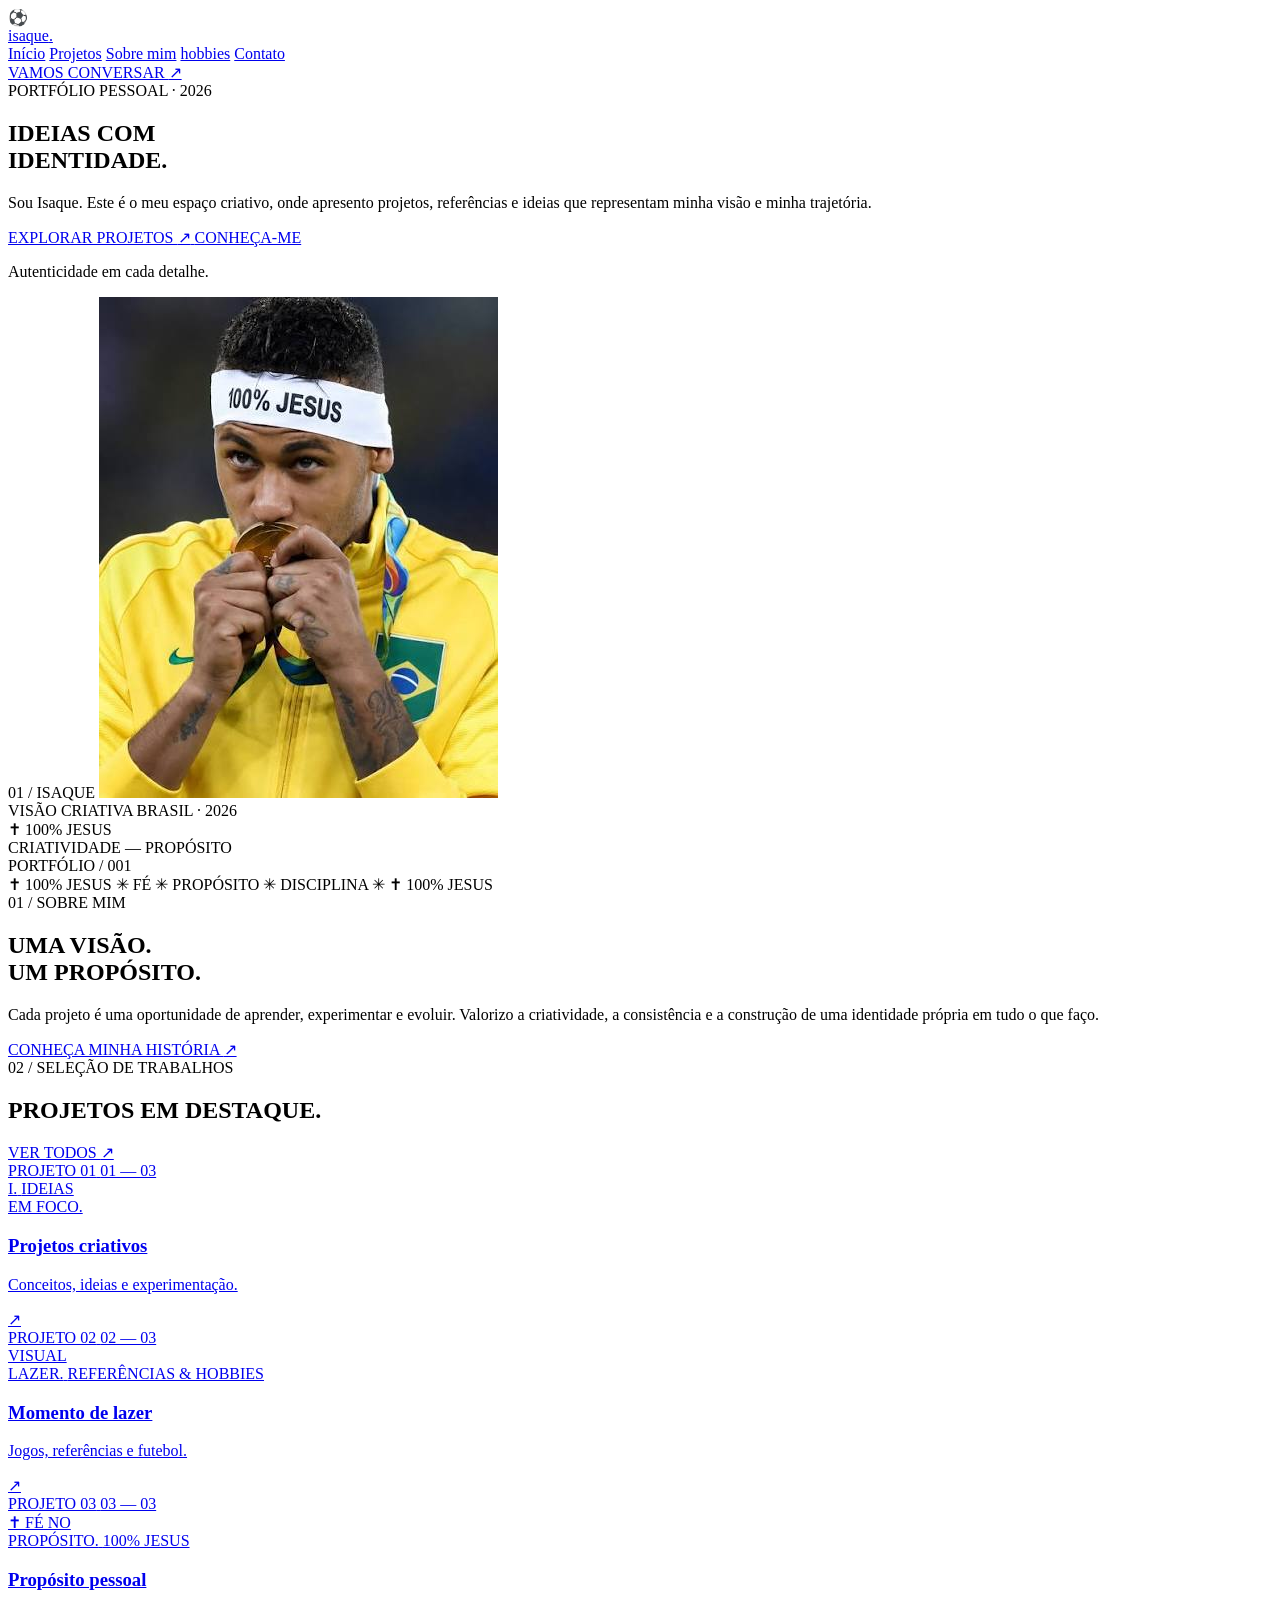
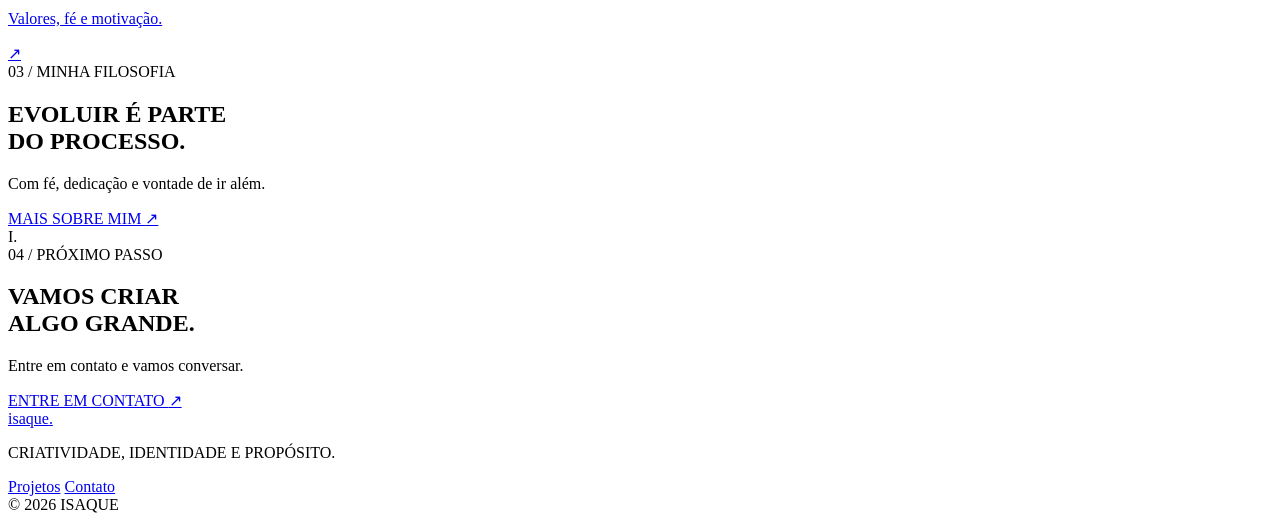
==== index.html @ 9713319b "criaçao da pasta css" ====
<!DOCTYPE html>
<html lang="pt-BR">
<head>
    <meta charset="UTF-8">
    <meta name="viewport" content="width=device-width, initial-scale=1.0">
    <meta name="description" content="Portfólio de Isaque — projetos, criatividade e identidade.">
    <title>Isaque — Portfólio</title>
    <link rel="stylesheet" href="style.css">
<link rel="icon" type="image/png" href="css/imagem.png">

</head>

<div class="transicao-futebol" id="transicaoFutebol" aria-hidden="true">
    <div class="bola-futebol">⚽</div>
</div>

<script src="transicao.js"></script>
</body>



    <header class="topo">
        <a href="index.html" class="logo">isaque<span>.</span></a>

        <nav class="menu">
            <a href="index.html" class="ativo">Início</a>
            <a href="index2.html">Projetos</a>
            <a href="index3.html">Sobre mim</a>
            <a href="index4.html">hobbies</a>
            <a href="index5.html">Contato</a>
        </nav>

        <a href="index5.html" class="topo-contato">
            VAMOS CONVERSAR <span>↗</span>
        </a>
    </header>

   



    <main>

        <section class="hero">
            <div class="hero-conteudo">
                <div class="disponivel">
                    <span class="ponto"></span>
                    PORTFÓLIO PESSOAL · 2026
                </div>

                <h1>
                    IDEIAS COM<br>
                    <span>IDENTIDADE.</span>
                </h1>

                <p class="hero-descricao">
                    Sou Isaque. Este é o meu espaço criativo,
                    onde apresento projetos, referências e ideias
                    que representam minha visão e minha trajetória.
                </p>

                <div class="hero-acoes">
                    <a href="index2.html" class="botao botao-amarelo">
                        EXPLORAR PROJETOS <span>↗</span>
                    </a>

                    <a href="index3.html" class="botao botao-branco">
                        CONHEÇA-ME
                    </a>
                </div>

                <div class="hero-assinatura">
                    <span class="assinatura-linha"></span>
                    <p>Autenticidade em cada detalhe.</p>
                </div>
            </div>

            <div class="hero-imagem">
                <div class="imagem-fundo"></div>

                <!-- Você pode substituir este bloco por uma foto sua -->
               
<div class="foto-placeholder">
    <span class="foto-numero">01 / ISAQUE</span>

    <img src="neymar.jpg" alt="Neymar"
         class="foto-neymar">

    <div class="foto-legenda">
        <span>VISÃO CRIATIVA</span>
        <span>BRASIL · 2026</span>
    </div>
</div>


                <div class="selo-jesus">
                    <span class="selo-cruz">✝</span>
                    <span>100% JESUS</span>
                </div>

                <div class="imagem-indice">CRIATIVIDADE — PROPÓSITO</div>
            </div>

            <span class="hero-lateral">PORTFÓLIO / 001</span>
        </section>

        <section class="faixa-jesus">
            <div class="faixa-conteudo">
                <span>✝ 100% JESUS</span>
                <span class="separador">✳</span>
                <span>FÉ</span>
                <span class="separador">✳</span>
                <span>PROPÓSITO</span>
                <span class="separador">✳</span>
                <span>DISCIPLINA</span>
                <span class="separador">✳</span>
                <span>✝ 100% JESUS</span>
            </div>
        </section>

        <section class="sobre-resumo secao">
            <div class="secao-titulo">
                <span class="secao-numero">01 / SOBRE MIM</span>
                <h2>UMA VISÃO.<br>UM <span>PROPÓSITO.</span></h2>
            </div>

            <div class="sobre-texto">
                <p>
                    Cada projeto é uma oportunidade de aprender,
                    experimentar e evoluir. Valorizo a criatividade,
                    a consistência e a construção de uma identidade
                    própria em tudo o que faço.
                </p>

                <a href="index3.html" class="link-texto">
                    CONHEÇA MINHA HISTÓRIA <span>↗</span>
                </a>
            </div>
        </section>

        <section class="projetos secao">
            <div class="projetos-topo">
                <div>
                    <span class="secao-numero">02 / SELEÇÃO DE TRABALHOS</span>
                    <h2>PROJETOS EM <span>DESTAQUE.</span></h2>
                </div>

                <a href="index2.html" class="link-texto">
                    VER TODOS <span>↗</span>
                </a>
            </div>

            <div class="projetos-grid">

                <a href="index2.html" class="projeto projeto-um">
                    <div class="projeto-meta">
                        <span>PROJETO 01</span>
                        <span>01 — 03</span>
                    </div>

                    <div class="projeto-arte arte-amarela">
                        <span class="arte-circulo"></span>
                        <span class="arte-letra">I.</span>
                        <span class="arte-texto">IDEIAS<br>EM FOCO.</span>
                    </div>

                    <div class="projeto-info">
                        <div>
                            <h3>Projetos criativos</h3>
                            <p>Conceitos, ideias e experimentação.</p>
                        </div>
                        <span class="projeto-seta">↗</span>
                    </div>
                </a>

                <a href="index4.html" class="projeto projeto-dois">
                    <div class="projeto-meta">
                        <span>PROJETO 02</span>
                        <span>02 — 03</span>
                    </div>

                    <div class="projeto-arte arte-clara">
                        <span class="arte-linha"></span>
                        <span class="arte-palavra">VISUAL<br>LAZER.</span>
                        <span class="arte-legenda">REFERÊNCIAS & HOBBIES</span>
                    </div>

                    <div class="projeto-info">
                        <div>
                            <h3>Momento de lazer</h3>
                            <p>Jogos, referências e futebol.</p>
                        </div>
                        <span class="projeto-seta">↗</span>
                    </div>
                </a>

                <a href="index5.html" class="projeto projeto-tres">
                    <div class="projeto-meta">
                        <span>PROJETO 03</span>
                        <span>03 — 03</span>
                    </div>

                    <div class="projeto-arte arte-preta">
                        <span class="arte-cruz">✝</span>
                        <span class="arte-texto">FÉ NO<br>PROPÓSITO.</span>
                        <span class="arte-legenda">100% JESUS</span>
                    </div>

                    <div class="projeto-info">
                        <div>
                            <h3>Propósito pessoal</h3>
                            <p>Valores, fé e motivação.</p>
                        </div>
                        <span class="projeto-seta">↗</span>
                    </div>
                </a>

            </div>
        </section>

        <section class="manifesto">
            <div class="manifesto-conteudo">
                <span class="secao-numero">03 / MINHA FILOSOFIA</span>
                <h2>
                    EVOLUIR É PARTE<br>
                    DO <span>PROCESSO.</span>
                </h2>
                <p>
                    Com fé, dedicação e vontade de ir além.
                </p>
                <a href="index3.html" class="botao botao-preto">
                    MAIS SOBRE MIM <span>↗</span>
                </a>
            </div>

            <div class="manifesto-marca">I<span>.</span></div>
        </section>

        <section class="contato-final">
            <span class="secao-numero">04 / PRÓXIMO PASSO</span>
            <h2>VAMOS CRIAR<br>ALGO <span>GRANDE.</span></h2>
            <p>Entre em contato e vamos conversar.</p>

            <a href="index5.html" class="botao botao-amarelo">
                ENTRE EM CONTATO <span>↗</span>
            </a>
        </section>

    </main>

    <footer class="rodape">
        <a href="index.html" class="logo">isaque<span>.</span></a>

        <p>CRIATIVIDADE, IDENTIDADE E PROPÓSITO.</p>

        <div class="rodape-links">
            <a href="index2.html">Projetos</a>
            <a href="index5.html">Contato</a>
        </div>

        <span class="copyright">© 2026 ISAQUE</span>
    </footer>

</body>
</html>
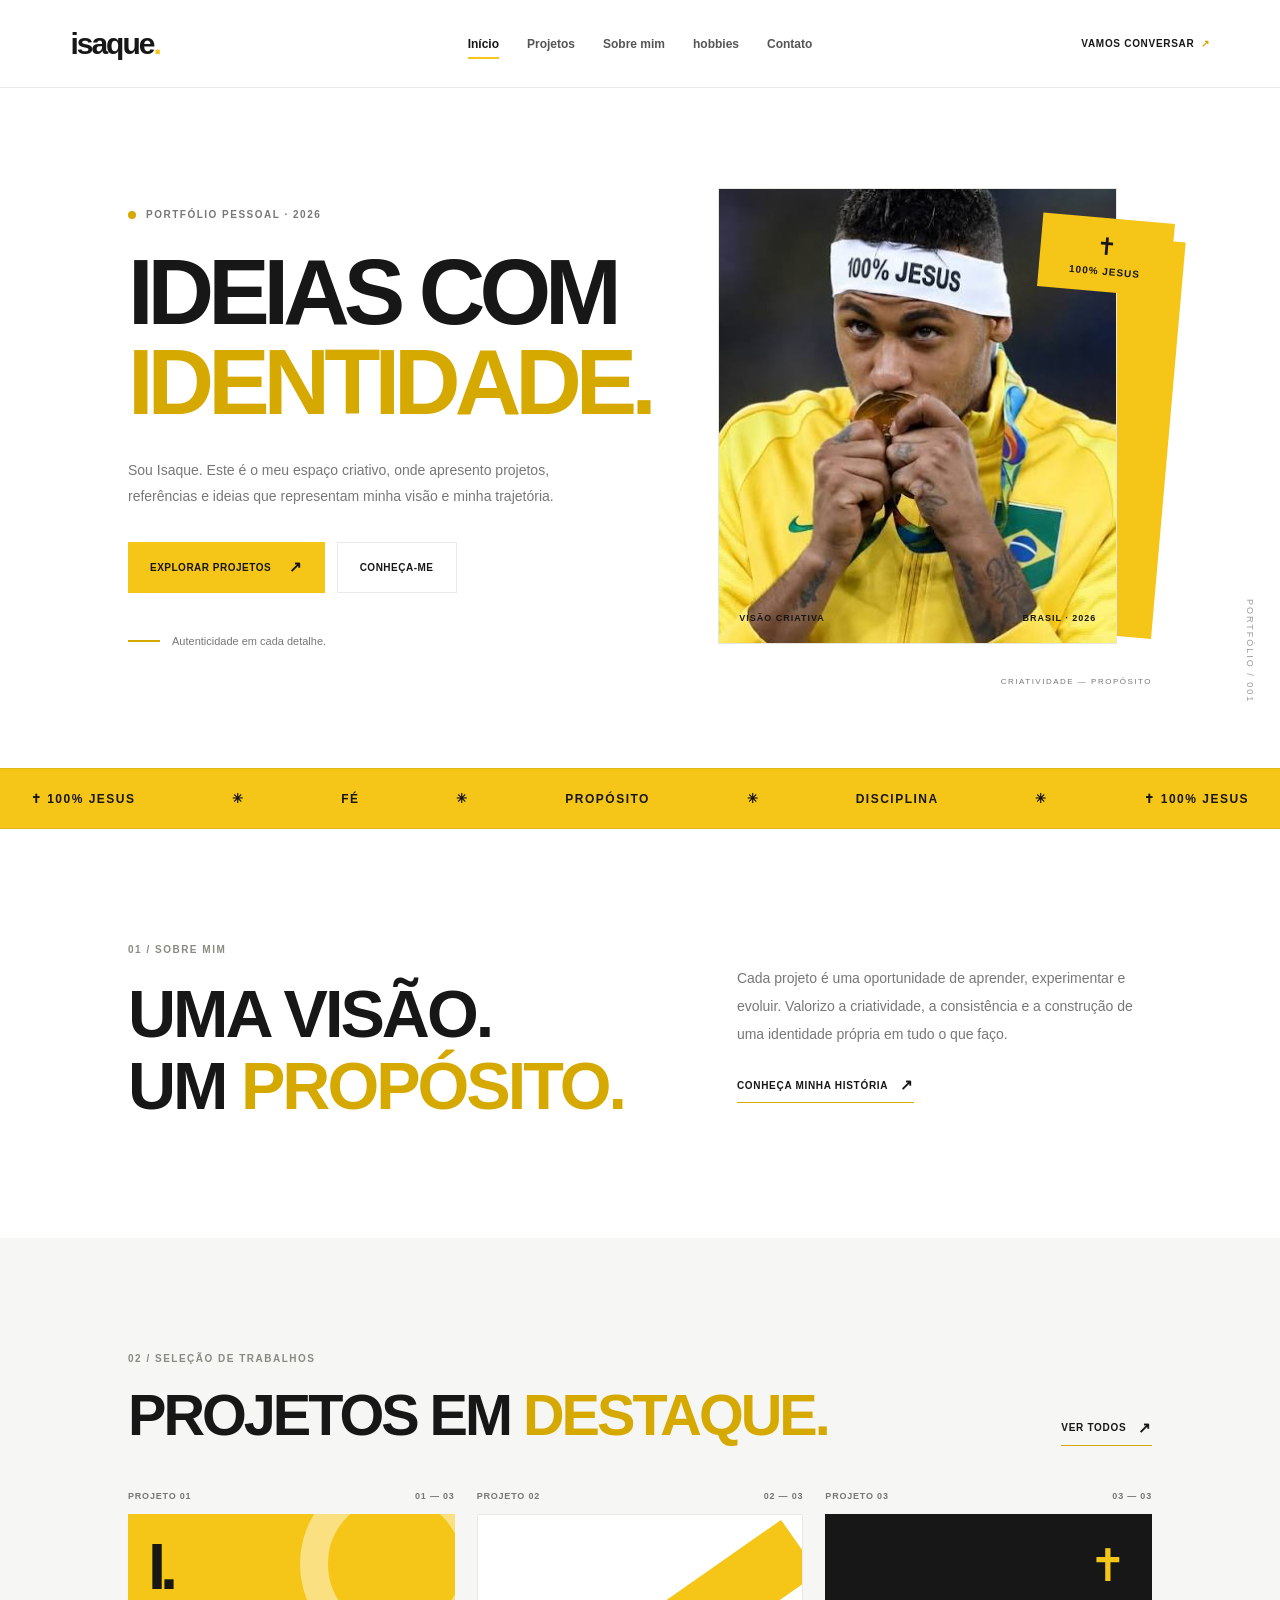
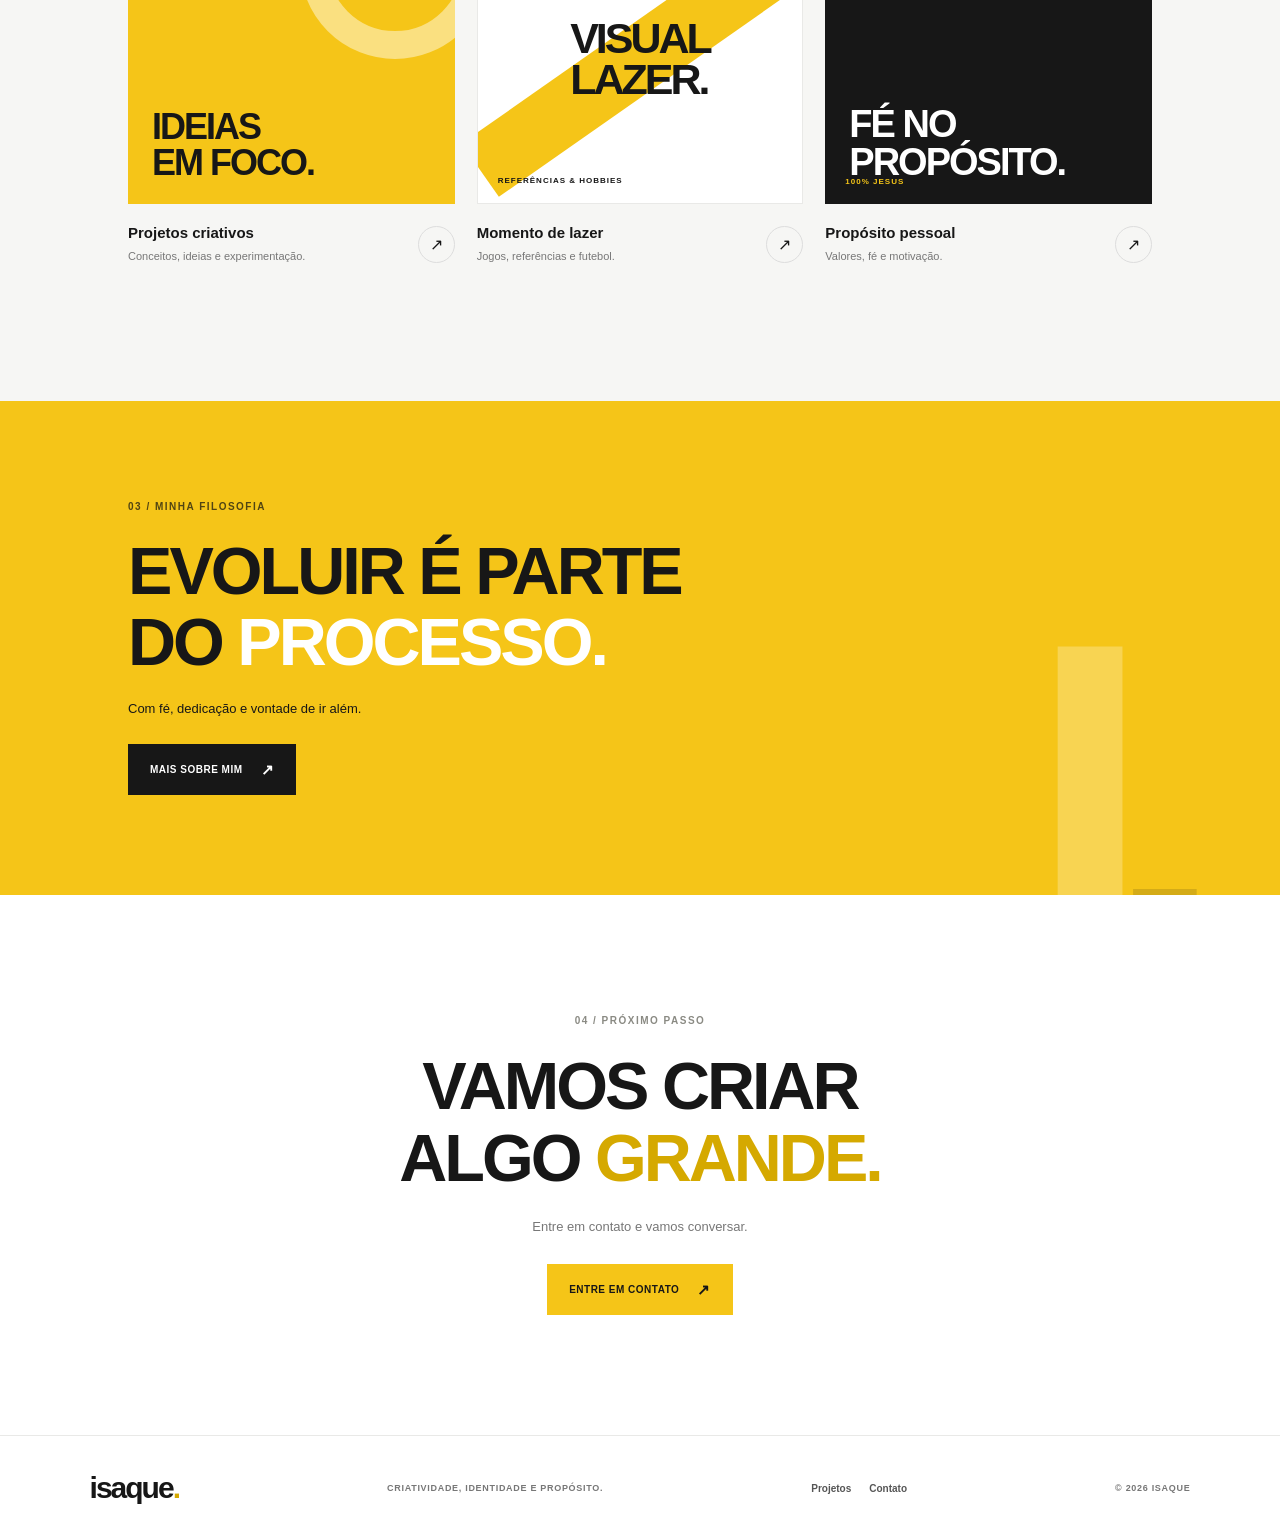
==== commit 5d3affca: "reverçao da pasta css" ====
--- a/index.html
+++ b/index.html
@@ -7,7 +7,7 @@
     <meta name="description" content="Portfólio de Isaque — projetos, criatividade e identidade.">
     <title>Isaque — Portfólio</title>
     <link rel="stylesheet" href="style.css">
-<link rel="icon" type="image/png" href="css/imagem.png">
+<link rel="icon" type="image/png" href="style.css">
 
 </head>
 
@@ -25,13 +25,13 @@
 
         <nav class="menu">
             <a href="index.html" class="ativo">Início</a>
-            <a href="index2.html">Projetos</a>
-            <a href="index3.html">Sobre mim</a>
-            <a href="index4.html">hobbies</a>
-            <a href="index5.html">Contato</a>
+            <a href="projetos.html">Projetos</a>
+            <a href="sobremim.html">Sobre mim</a>
+            <a href="hobbies.html">hobbies</a>
+            <a href="contato.html">Contato</a>
         </nav>
 
-        <a href="index5.html" class="topo-contato">
+        <a href="contato.html" class="topo-contato">
             VAMOS CONVERSAR <span>↗</span>
         </a>
     </header>
@@ -61,11 +61,11 @@
                 </p>
 
                 <div class="hero-acoes">
-                    <a href="index2.html" class="botao botao-amarelo">
+                    <a href="projetos.html" class="botao botao-amarelo">
                         EXPLORAR PROJETOS <span>↗</span>
                     </a>
 
-                    <a href="index3.html" class="botao botao-branco">
+                    <a href="sobremim.html" class="botao botao-branco">
                         CONHEÇA-ME
                     </a>
                 </div>
@@ -133,7 +133,7 @@
                     própria em tudo o que faço.
                 </p>
 
-                <a href="index3.html" class="link-texto">
+                <a href="sobremim.html" class="link-texto">
                     CONHEÇA MINHA HISTÓRIA <span>↗</span>
                 </a>
             </div>
@@ -146,14 +146,14 @@
                     <h2>PROJETOS EM <span>DESTAQUE.</span></h2>
                 </div>
 
-                <a href="index2.html" class="link-texto">
+                <a href="projetos.html" class="link-texto">
                     VER TODOS <span>↗</span>
                 </a>
             </div>
 
             <div class="projetos-grid">
 
-                <a href="index2.html" class="projeto projeto-um">
+                <a href="projetos.html" class="projeto projeto-um">
                     <div class="projeto-meta">
                         <span>PROJETO 01</span>
                         <span>01 — 03</span>
@@ -174,7 +174,7 @@
                     </div>
                 </a>
 
-                <a href="index4.html" class="projeto projeto-dois">
+                <a href="hobbies.html" class="projeto projeto-dois">
                     <div class="projeto-meta">
                         <span>PROJETO 02</span>
                         <span>02 — 03</span>
@@ -195,7 +195,7 @@
                     </div>
                 </a>
 
-                <a href="index5.html" class="projeto projeto-tres">
+                <a href="contato.html" class="projeto projeto-tres">
                     <div class="projeto-meta">
                         <span>PROJETO 03</span>
                         <span>03 — 03</span>
@@ -229,7 +229,7 @@
                 <p>
                     Com fé, dedicação e vontade de ir além.
                 </p>
-                <a href="index3.html" class="botao botao-preto">
+                <a href="sobremim.html" class="botao botao-preto">
                     MAIS SOBRE MIM <span>↗</span>
                 </a>
             </div>
@@ -242,7 +242,7 @@
             <h2>VAMOS CRIAR<br>ALGO <span>GRANDE.</span></h2>
             <p>Entre em contato e vamos conversar.</p>
 
-            <a href="index5.html" class="botao botao-amarelo">
+            <a href="contato.html" class="botao botao-amarelo">
                 ENTRE EM CONTATO <span>↗</span>
             </a>
         </section>
@@ -255,8 +255,8 @@
         <p>CRIATIVIDADE, IDENTIDADE E PROPÓSITO.</p>
 
         <div class="rodape-links">
-            <a href="index2.html">Projetos</a>
-            <a href="index5.html">Contato</a>
+            <a href="projetos.html">Projetos</a>
+            <a href="contato.html">Contato</a>
         </div>
 
         <span class="copyright">© 2026 ISAQUE</span>
--- a/style.css
+++ b/style.css
@@ -0,0 +1,1094 @@
+
+@import url('https://fonts.googleapis.com/css2?family=DM+Sans:wght@400;500;600;700;800&family=Manrope:wght@400;500;600;700;800&display=swap');
+
+:root {
+    --white: #ffffff;
+    --black: #171717;
+    --yellow: #f5c518;
+    --yellow-dark: #d5a900;
+    --gray: #777777;
+    --light: #f6f6f4;
+    --border: #e9e9e7;
+    --font: 'Manrope', sans-serif;
+}
+
+* {
+    margin: 0;
+    padding: 0;
+    box-sizing: border-box;
+}
+
+html {
+    scroll-behavior: smooth;
+}
+
+body {
+    background: var(--white);
+    color: var(--black);
+    font-family: var(--font);
+    -webkit-font-smoothing: antialiased;
+    overflow-x: hidden;
+}
+
+a {
+    color: inherit;
+    text-decoration: none;
+}
+
+button,
+a {
+    -webkit-tap-highlight-color: transparent;
+}
+
+::selection {
+    background: var(--yellow);
+    color: var(--black);
+}
+
+
+
+.topo {
+    min-height: 88px;
+    padding: 0 7%;
+    display: flex;
+    justify-content: space-between;
+    align-items: center;
+    gap: 30px;
+    background: #fff;
+    border-bottom: 1px solid var(--border);
+}
+
+.logo {
+    font-size: 30px;
+    font-weight: 800;
+    letter-spacing: -2px;
+}
+
+.logo span {
+    color: var(--yellow-dark);
+}
+
+.menu {
+    display: flex;
+    align-items: center;
+    justify-content: center;
+    gap: 30px;
+}
+
+.menu a {
+    position: relative;
+    padding: 8px 0;
+    color: #666;
+    font-size: 12px;
+    font-weight: 700;
+    transition: color .25s;
+}
+
+.menu a::after {
+    content: '';
+    position: absolute;
+    left: 0;
+    bottom: 0;
+    width: 0;
+    height: 2px;
+    background: var(--yellow);
+    transition: width .25s;
+}
+
+.menu a:hover,
+.menu a.ativo {
+    color: var(--black);
+}
+
+.menu a:hover::after,
+.menu a.ativo::after {
+    width: 100%;
+}
+
+.topo-contato {
+    font-size: 10px;
+    font-weight: 800;
+    letter-spacing: .7px;
+}
+
+.topo-contato span {
+    margin-left: 5px;
+    color: var(--yellow-dark);
+}
+
+
+
+.hero {
+    min-height: 680px;
+    padding: 80px 10%;
+    display: grid;
+    grid-template-columns: 1.1fr .9fr;
+    align-items: center;
+    gap: 60px;
+    position: relative;
+    overflow: hidden;
+}
+
+.hero-conteudo {
+    position: relative;
+    z-index: 2;
+}
+
+.disponivel {
+    display: flex;
+    align-items: center;
+    gap: 10px;
+    margin-bottom: 28px;
+    font-size: 10px;
+    font-weight: 800;
+    letter-spacing: 1.5px;
+    color: var(--gray);
+}
+
+.ponto {
+    width: 8px;
+    height: 8px;
+    border-radius: 50%;
+    background: var(--yellow-dark);
+}
+
+.hero h1 {
+    font-size: clamp(65px, 7.2vw, 104px);
+    font-weight: 800;
+    line-height: .98;
+    letter-spacing: -6px;
+}
+
+.hero h1 span {
+    color: var(--yellow-dark);
+}
+
+.hero-descricao {
+    max-width: 450px;
+    margin-top: 28px;
+    color: var(--gray);
+    font-size: 14px;
+    line-height: 1.9;
+}
+
+.hero-acoes {
+    display: flex;
+    flex-wrap: wrap;
+    gap: 12px;
+    margin-top: 32px;
+}
+
+.botao {
+    min-height: 51px;
+    padding: 0 22px;
+    display: inline-flex;
+    justify-content: center;
+    align-items: center;
+    gap: 18px;
+    font-size: 10px;
+    font-weight: 800;
+    letter-spacing: .5px;
+    transition: background .25s, color .25s, transform .25s;
+}
+
+.botao span {
+    font-size: 15px;
+}
+
+.botao-amarelo {
+    background: var(--yellow);
+    color: var(--black);
+}
+
+.botao-amarelo:hover {
+    background: var(--black);
+    color: var(--white);
+    transform: translateY(-3px);
+}
+
+.botao-branco {
+    background: #fff;
+    border: 1px solid var(--border);
+}
+
+.botao-branco:hover {
+    border-color: var(--black);
+}
+
+.botao-preto {
+    background: var(--black);
+    color: #fff;
+}
+
+.botao-preto:hover {
+    background: #333;
+    transform: translateY(-3px);
+}
+
+.hero-assinatura {
+    margin-top: 42px;
+    display: flex;
+    align-items: center;
+    gap: 12px;
+}
+
+.assinatura-linha {
+    width: 32px;
+    height: 2px;
+    background: var(--yellow-dark);
+}
+
+.hero-assinatura p {
+    color: var(--gray);
+    font-size: 11px;
+}
+
+.hero-lateral {
+    position: absolute;
+    right: 25px;
+    bottom: 65px;
+    writing-mode: vertical-rl;
+    color: #999;
+    font-size: 9px;
+    letter-spacing: 2px;
+}
+
+
+
+.hero-imagem {
+    position: relative;
+    width: 100%;
+    max-width: 440px;
+    min-height: 480px;
+    margin: auto;
+}
+
+.imagem-fundo {
+    position: absolute;
+    top: 8%;
+    right: -4%;
+    width: 83%;
+    height: 83%;
+    background: var(--yellow);
+    transform: rotate(5deg);
+}
+
+.foto-placeholder {
+    position: absolute;
+    inset: 0 8% 5% 0;
+    overflow: hidden;
+    display: flex;
+    align-items: center;
+    justify-content: center;
+    background:
+        linear-gradient(145deg, #f5f5f2, #e5e5e1);
+    border: 1px solid #e5e5e1;
+}
+
+.foto-numero {
+    position: absolute;
+    top: 20px;
+    left: 20px;
+    font-size: 9px;
+    font-weight: 800;
+    letter-spacing: 1.5px;
+}
+
+.foto-inicial {
+    font-size: clamp(160px, 19vw, 250px);
+    line-height: 1;
+    font-weight: 800;
+    letter-spacing: -18px;
+    color: #d8d8d2;
+}
+
+.foto-inicial span {
+    color: var(--yellow-dark);
+}
+
+.foto-legenda {
+    position: absolute;
+    left: 20px;
+    right: 20px;
+    bottom: 20px;
+    display: flex;
+    justify-content: space-between;
+    gap: 10px;
+    font-size: 9px;
+    font-weight: 800;
+    letter-spacing: 1px;
+}
+
+.selo-jesus {
+    position: absolute;
+    z-index: 3;
+    right: -20px;
+    top: 30px;
+    min-width: 132px;
+    padding: 15px;
+    background: var(--yellow);
+    display: flex;
+    flex-direction: column;
+    gap: 5px;
+    align-items: center;
+    transform: rotate(5deg);
+}
+
+.selo-cruz {
+    font-size: 24px;
+}
+
+.selo-jesus span:last-child {
+    font-size: 10px;
+    font-weight: 800;
+    letter-spacing: 1px;
+}
+
+.imagem-indice {
+    position: absolute;
+    right: 0;
+    bottom: -18px;
+    color: var(--gray);
+    font-size: 8px;
+    letter-spacing: 1.5px;
+}
+
+
+
+.faixa-jesus {
+    width: 100%;
+    padding: 22px 0;
+    background: var(--yellow);
+    overflow: hidden;
+    border-top: 1px solid rgba(0, 0, 0, .08);
+    border-bottom: 1px solid rgba(0, 0, 0, .08);
+}
+
+.faixa-conteudo {
+    display: flex;
+    justify-content: space-around;
+    align-items: center;
+    gap: 35px;
+    white-space: nowrap;
+    font-size: 12px;
+    font-weight: 800;
+    letter-spacing: 1.5px;
+}
+
+.separador {
+    font-size: 13px;
+}
+
+
+
+.secao {
+    padding: 115px 10%;
+}
+
+.secao-numero {
+    display: block;
+    margin-bottom: 24px;
+    color: #8a8a83;
+    font-size: 10px;
+    font-weight: 800;
+    letter-spacing: 1.5px;
+}
+
+.secao-titulo h2,
+.projetos-topo h2,
+.manifesto h2,
+.contato-final h2 {
+    font-size: clamp(42px, 5.2vw, 70px);
+    font-weight: 800;
+    line-height: 1.08;
+    letter-spacing: -3px;
+}
+
+.secao-titulo h2 span,
+.projetos-topo h2 span,
+.manifesto h2 span,
+.contato-final h2 span {
+    color: var(--yellow-dark);
+}
+
+
+
+.sobre-resumo {
+    display: grid;
+    grid-template-columns: 1fr .8fr;
+    gap: 90px;
+    align-items: center;
+}
+
+.sobre-texto p {
+    margin-bottom: 27px;
+    color: var(--gray);
+    font-size: 14px;
+    line-height: 2;
+}
+
+.link-texto {
+    display: inline-flex;
+    align-items: center;
+    gap: 12px;
+    padding-bottom: 8px;
+    border-bottom: 1px solid var(--yellow-dark);
+    font-size: 10px;
+    font-weight: 800;
+    letter-spacing: .7px;
+    transition: color .2s;
+}
+
+.link-texto span {
+    font-size: 15px;
+}
+
+.link-texto:hover {
+    color: var(--yellow-dark);
+}
+
+
+
+.projetos {
+    background: var(--light);
+}
+
+.projetos-topo {
+    display: flex;
+    align-items: end;
+    justify-content: space-between;
+    gap: 30px;
+    margin-bottom: 45px;
+}
+
+.projetos-topo .secao-numero {
+    margin-bottom: 20px;
+}
+
+.projetos-topo h2 {
+    font-size: clamp(35px, 4.5vw, 58px);
+}
+
+.projetos-grid {
+    display: grid;
+    grid-template-columns: repeat(3, minmax(0, 1fr));
+    gap: 22px;
+}
+
+.projeto {
+    display: block;
+    min-width: 0;
+}
+
+.projeto-meta {
+    display: flex;
+    justify-content: space-between;
+    margin-bottom: 13px;
+    color: #777;
+    font-size: 9px;
+    font-weight: 800;
+    letter-spacing: .8px;
+}
+
+.projeto-arte {
+    min-height: 290px;
+    position: relative;
+    overflow: hidden;
+    display: flex;
+    align-items: center;
+    justify-content: center;
+    transition: transform .3s;
+}
+
+.projeto:hover .projeto-arte {
+    transform: translateY(-5px);
+}
+
+.arte-amarela {
+    background: var(--yellow);
+    color: var(--black);
+}
+
+.arte-circulo {
+    position: absolute;
+    top: -45px;
+    right: -35px;
+    width: 190px;
+    height: 190px;
+    border: 28px solid rgba(255, 255, 255, .45);
+    border-radius: 50%;
+}
+
+.arte-letra {
+    position: absolute;
+    top: 15px;
+    left: 20px;
+    font-size: 65px;
+    font-weight: 800;
+    letter-spacing: -6px;
+}
+
+.arte-texto {
+    position: absolute;
+    left: 24px;
+    bottom: 23px;
+    font-size: 36px;
+    font-weight: 800;
+    line-height: 1;
+    letter-spacing: -2px;
+}
+
+.arte-clara {
+    background: #fff;
+    border: 1px solid var(--border);
+    color: var(--black);
+}
+
+.arte-linha {
+    position: absolute;
+    width: 120%;
+    height: 65px;
+    background: var(--yellow);
+    transform: rotate(-35deg);
+}
+
+.arte-palavra {
+    position: relative;
+    z-index: 1;
+    font-size: 43px;
+    font-weight: 800;
+    line-height: .95;
+    letter-spacing: -3px;
+}
+
+.arte-legenda {
+    position: absolute;
+    left: 20px;
+    bottom: 18px;
+    font-size: 8px;
+    font-weight: 800;
+    letter-spacing: 1px;
+}
+
+.arte-preta {
+    background: var(--black);
+    color: var(--white);
+}
+
+.arte-cruz {
+    position: absolute;
+    top: 25px;
+    right: 25px;
+    color: var(--yellow);
+    font-size: 45px;
+}
+
+.arte-preta .arte-texto {
+    font-size: 38px;
+}
+
+.arte-preta .arte-legenda {
+    color: var(--yellow);
+}
+
+.projeto-info {
+    display: flex;
+    justify-content: space-between;
+    align-items: center;
+    gap: 12px;
+    padding: 20px 0;
+}
+
+.projeto-info h3 {
+    font-size: 15px;
+    font-weight: 800;
+}
+
+.projeto-info p {
+    margin-top: 7px;
+    color: var(--gray);
+    font-size: 11px;
+    line-height: 1.6;
+}
+
+.projeto-seta {
+    width: 37px;
+    height: 37px;
+    display: flex;
+    flex-shrink: 0;
+    align-items: center;
+    justify-content: center;
+    border: 1px solid #ddd;
+    border-radius: 50%;
+    transition: .25s;
+}
+
+.projeto:hover .projeto-seta {
+    background: var(--yellow);
+    border-color: var(--yellow);
+}
+
+
+
+.manifesto {
+    position: relative;
+    min-height: 430px;
+    padding: 100px 10%;
+    overflow: hidden;
+    display: flex;
+    align-items: center;
+    background: var(--yellow);
+}
+
+.manifesto .secao-numero {
+    color: #514513;
+}
+
+.manifesto h2 span {
+    color: #fff;
+}
+
+.manifesto-conteudo {
+    position: relative;
+    z-index: 2;
+}
+
+.manifesto p {
+    margin: 22px 0 28px;
+    font-size: 13px;
+}
+
+.manifesto-marca {
+    position: absolute;
+    right: 8%;
+    bottom: -130px;
+    font-size: 450px;
+    line-height: 1;
+    font-weight: 800;
+    letter-spacing: -50px;
+    color: rgba(255, 255, 255, .25);
+}
+
+.manifesto-marca span {
+    color: rgba(23, 23, 23, .15);
+}
+
+
+
+.contato-final {
+    padding: 120px 20px;
+    text-align: center;
+}
+
+.contato-final .secao-numero {
+    margin-bottom: 25px;
+}
+
+.contato-final p {
+    margin: 24px 0 30px;
+    color: var(--gray);
+    font-size: 13px;
+}
+
+
+
+.rodape {
+    min-height: 105px;
+    padding: 28px 7%;
+    display: flex;
+    align-items: center;
+    justify-content: space-between;
+    flex-wrap: wrap;
+    gap: 22px;
+    border-top: 1px solid var(--border);
+}
+
+.rodape > p,
+.copyright {
+    color: var(--gray);
+    font-size: 9px;
+    font-weight: 700;
+    letter-spacing: .7px;
+}
+
+.rodape-links {
+    display: flex;
+    gap: 18px;
+}
+
+.rodape-links a {
+    color: #555;
+    font-size: 10px;
+    font-weight: 700;
+}
+
+.rodape-links a:hover {
+    color: var(--yellow-dark);
+}
+
+
+
+@media (max-width: 1050px) {
+    .topo {
+        padding: 20px 5%;
+        flex-wrap: wrap;
+    }
+
+    .menu {
+        gap: 18px;
+    }
+
+    .topo-contato {
+        display: none;
+    }
+
+    .hero {
+        padding: 70px 7%;
+        gap: 35px;
+    }
+
+    .secao {
+        padding: 90px 7%;
+    }
+
+    .projetos-grid {
+        gap: 15px;
+    }
+
+    .projeto-arte {
+        min-height: 250px;
+    }
+}
+
+@media (max-width: 760px) {
+    .topo {
+        justify-content: center;
+        gap: 18px;
+    }
+
+    .logo {
+        width: 100%;
+        text-align: center;
+    }
+
+    .menu {
+        width: 100%;
+        gap: 12px 18px;
+        flex-wrap: wrap;
+    }
+
+    .menu a {
+        font-size: 11px;
+    }
+
+    .hero {
+        grid-template-columns: 1fr;
+        padding: 75px 7% 90px;
+        gap: 60px;
+    }
+
+    .hero h1 {
+        font-size: clamp(56px, 12vw, 85px);
+        letter-spacing: -3px;
+    }
+
+    .hero-descricao {
+        font-size: 13px;
+    }
+
+    .hero-imagem {
+        max-width: 390px;
+        min-height: 410px;
+    }
+
+    .foto-inicial {
+        font-size: 200px;
+    }
+
+    .hero-lateral {
+        display: none;
+    }
+
+    .faixa-conteudo {
+        justify-content: flex-start;
+        gap: 25px;
+        padding-left: 20px;
+        font-size: 11px;
+    }
+
+    .sobre-resumo {
+        grid-template-columns: 1fr;
+        gap: 30px;
+    }
+
+    .projetos-topo {
+        align-items: flex-start;
+        flex-direction: column;
+    }
+
+    .projetos-grid {
+        grid-template-columns: 1fr;
+        gap: 25px;
+    }
+
+    .projeto-arte {
+        min-height: 330px;
+    }
+
+    .manifesto {
+        padding: 85px 7%;
+    }
+
+    .manifesto-marca {
+        right: 5%;
+        font-size: 280px;
+    }
+
+    .contato-final {
+        padding: 90px 7%;
+    }
+
+    .secao-titulo h2,
+    .manifesto h2,
+    .contato-final h2 {
+        font-size: clamp(40px, 10vw, 62px);
+        letter-spacing: -2px;
+    }
+
+    .rodape {
+        flex-direction: column;
+        text-align: center;
+    }
+}
+
+@media (prefers-reduced-motion: reduce) {
+    html {
+        scroll-behavior: auto;
+    }
+
+    *,
+    *::before,
+    *::after {
+        transition: none !important;
+    }
+}
+
+
+
+.transicao-futebol {
+    position: fixed;
+    inset: 0;
+    z-index: 99999;
+    background: #f5c518;
+    pointer-events: none;
+    clip-path: inset(0 100% 0 0);
+    transition: clip-path 0.45s ease-in-out;
+}
+
+.transicao-futebol.ativa {
+    clip-path: inset(0 0 0 0);
+}
+
+.bola-futebol {
+    position: absolute;
+    top: 50%;
+    left: -100px;
+    font-size: clamp(65px, 12vw, 120px);
+    line-height: 1;
+    transform: translateY(-50%);
+}
+
+.transicao-futebol.ativa .bola-futebol {
+    animation: chuteBola 0.8s cubic-bezier(.2, .7, .3, 1) forwards;
+}
+
+@keyframes chuteBola {
+    0% {
+        left: -120px;
+        transform: translateY(-50%) rotate(0deg) scale(.7);
+    }
+
+    35% {
+        transform: translateY(-100%) rotate(360deg) scale(1.1);
+    }
+
+    65% {
+        transform: translateY(-25%) rotate(720deg) scale(1);
+    }
+
+    100% {
+        left: calc(100% + 20px);
+        transform: translateY(-50%) rotate(1080deg) scale(.8);
+    }
+}
+
+@media (prefers-reduced-motion: reduce) {
+    .transicao-futebol,
+    .transicao-futebol.ativa .bola-futebol {
+        animation: none;
+        transition: none;
+    }
+}
+
+.foto-neymar {
+    position: absolute;
+    inset: 0;
+    width: 100%;
+    height: 100%;
+    object-fit: cover;
+    object-position: center;
+}
+
+
+.topo {
+    position: relative;
+    z-index: 1000;
+
+    width: 100%;
+    height: 84px;
+    padding: 0 5.5%;
+
+    display: grid;
+    grid-template-columns: 1fr auto 1fr;
+    align-items: center;
+
+    background: #fff;
+    border-bottom: 1px solid #e9e9e7;
+}
+
+
+
+.topo .logo {
+    justify-self: start;
+
+    color: #171717;
+    font-size: 30px;
+    font-weight: 800;
+    letter-spacing: -2px;
+    text-decoration: none;
+}
+
+.topo .logo span {
+    color: #f5c518;
+}
+
+
+
+.topo .menu {
+    display: flex;
+    justify-content: center;
+    align-items: center;
+    gap: 28px;
+}
+
+.topo .menu a {
+    position: relative;
+
+    padding: 8px 0;
+
+    color: #555;
+    font-size: 12px;
+    font-weight: 800;
+    text-decoration: none;
+
+    white-space: nowrap;
+    transition: color .25s ease;
+}
+
+
+
+.topo .menu a::after {
+    content: "";
+
+    position: absolute;
+    left: 0;
+    bottom: 0;
+
+    width: 0;
+    height: 2px;
+
+    background: #f5c518;
+    transition: width .25s ease;
+}
+
+.topo .menu a:hover,
+.topo .menu a.ativo {
+    color: #171717;
+}
+
+.topo .menu a:hover::after,
+.topo .menu a.ativo::after {
+    width: 100%;
+}
+
+
+
+.topo .topo-contato {
+    justify-self: end;
+
+    color: #171717;
+    font-size: 10px;
+    font-weight: 800;
+    letter-spacing: .7px;
+    text-decoration: none;
+    white-space: nowrap;
+}
+
+.topo .topo-contato span {
+    display: inline-block;
+    margin-left: 3px;
+
+    color: #d5a900;
+    transition: transform .25s ease;
+}
+
+.topo .topo-contato:hover span {
+    transform: translate(3px, -3px);
+}
+
+
+
+@media (max-width: 900px) {
+    .topo {
+        padding: 0 3%;
+    }
+
+    .topo .menu {
+        gap: 17px;
+    }
+
+    .topo .menu a {
+        font-size: 11px;
+    }
+
+    .topo .topo-contato {
+        font-size: 9px;
+    }
+}
+
+@media (max-width: 700px) {
+    .topo {
+        height: auto;
+        min-height: 84px;
+        padding: 16px 5%;
+
+        grid-template-columns: 1fr;
+        justify-items: center;
+        gap: 14px;
+    }
+
+    .topo .logo {
+        justify-self: center;
+    }
+
+    .topo .menu {
+        width: 100%;
+
+        flex-wrap: wrap;
+        gap: 12px 18px;
+    }
+
+    .topo .topo-contato {
+        display: none;
+    }
+}
--- a/style.css
+++ b/style.css
@@ -0,0 +1,1094 @@
+
+@import url('https://fonts.googleapis.com/css2?family=DM+Sans:wght@400;500;600;700;800&family=Manrope:wght@400;500;600;700;800&display=swap');
+
+:root {
+    --white: #ffffff;
+    --black: #171717;
+    --yellow: #f5c518;
+    --yellow-dark: #d5a900;
+    --gray: #777777;
+    --light: #f6f6f4;
+    --border: #e9e9e7;
+    --font: 'Manrope', sans-serif;
+}
+
+* {
+    margin: 0;
+    padding: 0;
+    box-sizing: border-box;
+}
+
+html {
+    scroll-behavior: smooth;
+}
+
+body {
+    background: var(--white);
+    color: var(--black);
+    font-family: var(--font);
+    -webkit-font-smoothing: antialiased;
+    overflow-x: hidden;
+}
+
+a {
+    color: inherit;
+    text-decoration: none;
+}
+
+button,
+a {
+    -webkit-tap-highlight-color: transparent;
+}
+
+::selection {
+    background: var(--yellow);
+    color: var(--black);
+}
+
+
+
+.topo {
+    min-height: 88px;
+    padding: 0 7%;
+    display: flex;
+    justify-content: space-between;
+    align-items: center;
+    gap: 30px;
+    background: #fff;
+    border-bottom: 1px solid var(--border);
+}
+
+.logo {
+    font-size: 30px;
+    font-weight: 800;
+    letter-spacing: -2px;
+}
+
+.logo span {
+    color: var(--yellow-dark);
+}
+
+.menu {
+    display: flex;
+    align-items: center;
+    justify-content: center;
+    gap: 30px;
+}
+
+.menu a {
+    position: relative;
+    padding: 8px 0;
+    color: #666;
+    font-size: 12px;
+    font-weight: 700;
+    transition: color .25s;
+}
+
+.menu a::after {
+    content: '';
+    position: absolute;
+    left: 0;
+    bottom: 0;
+    width: 0;
+    height: 2px;
+    background: var(--yellow);
+    transition: width .25s;
+}
+
+.menu a:hover,
+.menu a.ativo {
+    color: var(--black);
+}
+
+.menu a:hover::after,
+.menu a.ativo::after {
+    width: 100%;
+}
+
+.topo-contato {
+    font-size: 10px;
+    font-weight: 800;
+    letter-spacing: .7px;
+}
+
+.topo-contato span {
+    margin-left: 5px;
+    color: var(--yellow-dark);
+}
+
+
+
+.hero {
+    min-height: 680px;
+    padding: 80px 10%;
+    display: grid;
+    grid-template-columns: 1.1fr .9fr;
+    align-items: center;
+    gap: 60px;
+    position: relative;
+    overflow: hidden;
+}
+
+.hero-conteudo {
+    position: relative;
+    z-index: 2;
+}
+
+.disponivel {
+    display: flex;
+    align-items: center;
+    gap: 10px;
+    margin-bottom: 28px;
+    font-size: 10px;
+    font-weight: 800;
+    letter-spacing: 1.5px;
+    color: var(--gray);
+}
+
+.ponto {
+    width: 8px;
+    height: 8px;
+    border-radius: 50%;
+    background: var(--yellow-dark);
+}
+
+.hero h1 {
+    font-size: clamp(65px, 7.2vw, 104px);
+    font-weight: 800;
+    line-height: .98;
+    letter-spacing: -6px;
+}
+
+.hero h1 span {
+    color: var(--yellow-dark);
+}
+
+.hero-descricao {
+    max-width: 450px;
+    margin-top: 28px;
+    color: var(--gray);
+    font-size: 14px;
+    line-height: 1.9;
+}
+
+.hero-acoes {
+    display: flex;
+    flex-wrap: wrap;
+    gap: 12px;
+    margin-top: 32px;
+}
+
+.botao {
+    min-height: 51px;
+    padding: 0 22px;
+    display: inline-flex;
+    justify-content: center;
+    align-items: center;
+    gap: 18px;
+    font-size: 10px;
+    font-weight: 800;
+    letter-spacing: .5px;
+    transition: background .25s, color .25s, transform .25s;
+}
+
+.botao span {
+    font-size: 15px;
+}
+
+.botao-amarelo {
+    background: var(--yellow);
+    color: var(--black);
+}
+
+.botao-amarelo:hover {
+    background: var(--black);
+    color: var(--white);
+    transform: translateY(-3px);
+}
+
+.botao-branco {
+    background: #fff;
+    border: 1px solid var(--border);
+}
+
+.botao-branco:hover {
+    border-color: var(--black);
+}
+
+.botao-preto {
+    background: var(--black);
+    color: #fff;
+}
+
+.botao-preto:hover {
+    background: #333;
+    transform: translateY(-3px);
+}
+
+.hero-assinatura {
+    margin-top: 42px;
+    display: flex;
+    align-items: center;
+    gap: 12px;
+}
+
+.assinatura-linha {
+    width: 32px;
+    height: 2px;
+    background: var(--yellow-dark);
+}
+
+.hero-assinatura p {
+    color: var(--gray);
+    font-size: 11px;
+}
+
+.hero-lateral {
+    position: absolute;
+    right: 25px;
+    bottom: 65px;
+    writing-mode: vertical-rl;
+    color: #999;
+    font-size: 9px;
+    letter-spacing: 2px;
+}
+
+
+
+.hero-imagem {
+    position: relative;
+    width: 100%;
+    max-width: 440px;
+    min-height: 480px;
+    margin: auto;
+}
+
+.imagem-fundo {
+    position: absolute;
+    top: 8%;
+    right: -4%;
+    width: 83%;
+    height: 83%;
+    background: var(--yellow);
+    transform: rotate(5deg);
+}
+
+.foto-placeholder {
+    position: absolute;
+    inset: 0 8% 5% 0;
+    overflow: hidden;
+    display: flex;
+    align-items: center;
+    justify-content: center;
+    background:
+        linear-gradient(145deg, #f5f5f2, #e5e5e1);
+    border: 1px solid #e5e5e1;
+}
+
+.foto-numero {
+    position: absolute;
+    top: 20px;
+    left: 20px;
+    font-size: 9px;
+    font-weight: 800;
+    letter-spacing: 1.5px;
+}
+
+.foto-inicial {
+    font-size: clamp(160px, 19vw, 250px);
+    line-height: 1;
+    font-weight: 800;
+    letter-spacing: -18px;
+    color: #d8d8d2;
+}
+
+.foto-inicial span {
+    color: var(--yellow-dark);
+}
+
+.foto-legenda {
+    position: absolute;
+    left: 20px;
+    right: 20px;
+    bottom: 20px;
+    display: flex;
+    justify-content: space-between;
+    gap: 10px;
+    font-size: 9px;
+    font-weight: 800;
+    letter-spacing: 1px;
+}
+
+.selo-jesus {
+    position: absolute;
+    z-index: 3;
+    right: -20px;
+    top: 30px;
+    min-width: 132px;
+    padding: 15px;
+    background: var(--yellow);
+    display: flex;
+    flex-direction: column;
+    gap: 5px;
+    align-items: center;
+    transform: rotate(5deg);
+}
+
+.selo-cruz {
+    font-size: 24px;
+}
+
+.selo-jesus span:last-child {
+    font-size: 10px;
+    font-weight: 800;
+    letter-spacing: 1px;
+}
+
+.imagem-indice {
+    position: absolute;
+    right: 0;
+    bottom: -18px;
+    color: var(--gray);
+    font-size: 8px;
+    letter-spacing: 1.5px;
+}
+
+
+
+.faixa-jesus {
+    width: 100%;
+    padding: 22px 0;
+    background: var(--yellow);
+    overflow: hidden;
+    border-top: 1px solid rgba(0, 0, 0, .08);
+    border-bottom: 1px solid rgba(0, 0, 0, .08);
+}
+
+.faixa-conteudo {
+    display: flex;
+    justify-content: space-around;
+    align-items: center;
+    gap: 35px;
+    white-space: nowrap;
+    font-size: 12px;
+    font-weight: 800;
+    letter-spacing: 1.5px;
+}
+
+.separador {
+    font-size: 13px;
+}
+
+
+
+.secao {
+    padding: 115px 10%;
+}
+
+.secao-numero {
+    display: block;
+    margin-bottom: 24px;
+    color: #8a8a83;
+    font-size: 10px;
+    font-weight: 800;
+    letter-spacing: 1.5px;
+}
+
+.secao-titulo h2,
+.projetos-topo h2,
+.manifesto h2,
+.contato-final h2 {
+    font-size: clamp(42px, 5.2vw, 70px);
+    font-weight: 800;
+    line-height: 1.08;
+    letter-spacing: -3px;
+}
+
+.secao-titulo h2 span,
+.projetos-topo h2 span,
+.manifesto h2 span,
+.contato-final h2 span {
+    color: var(--yellow-dark);
+}
+
+
+
+.sobre-resumo {
+    display: grid;
+    grid-template-columns: 1fr .8fr;
+    gap: 90px;
+    align-items: center;
+}
+
+.sobre-texto p {
+    margin-bottom: 27px;
+    color: var(--gray);
+    font-size: 14px;
+    line-height: 2;
+}
+
+.link-texto {
+    display: inline-flex;
+    align-items: center;
+    gap: 12px;
+    padding-bottom: 8px;
+    border-bottom: 1px solid var(--yellow-dark);
+    font-size: 10px;
+    font-weight: 800;
+    letter-spacing: .7px;
+    transition: color .2s;
+}
+
+.link-texto span {
+    font-size: 15px;
+}
+
+.link-texto:hover {
+    color: var(--yellow-dark);
+}
+
+
+
+.projetos {
+    background: var(--light);
+}
+
+.projetos-topo {
+    display: flex;
+    align-items: end;
+    justify-content: space-between;
+    gap: 30px;
+    margin-bottom: 45px;
+}
+
+.projetos-topo .secao-numero {
+    margin-bottom: 20px;
+}
+
+.projetos-topo h2 {
+    font-size: clamp(35px, 4.5vw, 58px);
+}
+
+.projetos-grid {
+    display: grid;
+    grid-template-columns: repeat(3, minmax(0, 1fr));
+    gap: 22px;
+}
+
+.projeto {
+    display: block;
+    min-width: 0;
+}
+
+.projeto-meta {
+    display: flex;
+    justify-content: space-between;
+    margin-bottom: 13px;
+    color: #777;
+    font-size: 9px;
+    font-weight: 800;
+    letter-spacing: .8px;
+}
+
+.projeto-arte {
+    min-height: 290px;
+    position: relative;
+    overflow: hidden;
+    display: flex;
+    align-items: center;
+    justify-content: center;
+    transition: transform .3s;
+}
+
+.projeto:hover .projeto-arte {
+    transform: translateY(-5px);
+}
+
+.arte-amarela {
+    background: var(--yellow);
+    color: var(--black);
+}
+
+.arte-circulo {
+    position: absolute;
+    top: -45px;
+    right: -35px;
+    width: 190px;
+    height: 190px;
+    border: 28px solid rgba(255, 255, 255, .45);
+    border-radius: 50%;
+}
+
+.arte-letra {
+    position: absolute;
+    top: 15px;
+    left: 20px;
+    font-size: 65px;
+    font-weight: 800;
+    letter-spacing: -6px;
+}
+
+.arte-texto {
+    position: absolute;
+    left: 24px;
+    bottom: 23px;
+    font-size: 36px;
+    font-weight: 800;
+    line-height: 1;
+    letter-spacing: -2px;
+}
+
+.arte-clara {
+    background: #fff;
+    border: 1px solid var(--border);
+    color: var(--black);
+}
+
+.arte-linha {
+    position: absolute;
+    width: 120%;
+    height: 65px;
+    background: var(--yellow);
+    transform: rotate(-35deg);
+}
+
+.arte-palavra {
+    position: relative;
+    z-index: 1;
+    font-size: 43px;
+    font-weight: 800;
+    line-height: .95;
+    letter-spacing: -3px;
+}
+
+.arte-legenda {
+    position: absolute;
+    left: 20px;
+    bottom: 18px;
+    font-size: 8px;
+    font-weight: 800;
+    letter-spacing: 1px;
+}
+
+.arte-preta {
+    background: var(--black);
+    color: var(--white);
+}
+
+.arte-cruz {
+    position: absolute;
+    top: 25px;
+    right: 25px;
+    color: var(--yellow);
+    font-size: 45px;
+}
+
+.arte-preta .arte-texto {
+    font-size: 38px;
+}
+
+.arte-preta .arte-legenda {
+    color: var(--yellow);
+}
+
+.projeto-info {
+    display: flex;
+    justify-content: space-between;
+    align-items: center;
+    gap: 12px;
+    padding: 20px 0;
+}
+
+.projeto-info h3 {
+    font-size: 15px;
+    font-weight: 800;
+}
+
+.projeto-info p {
+    margin-top: 7px;
+    color: var(--gray);
+    font-size: 11px;
+    line-height: 1.6;
+}
+
+.projeto-seta {
+    width: 37px;
+    height: 37px;
+    display: flex;
+    flex-shrink: 0;
+    align-items: center;
+    justify-content: center;
+    border: 1px solid #ddd;
+    border-radius: 50%;
+    transition: .25s;
+}
+
+.projeto:hover .projeto-seta {
+    background: var(--yellow);
+    border-color: var(--yellow);
+}
+
+
+
+.manifesto {
+    position: relative;
+    min-height: 430px;
+    padding: 100px 10%;
+    overflow: hidden;
+    display: flex;
+    align-items: center;
+    background: var(--yellow);
+}
+
+.manifesto .secao-numero {
+    color: #514513;
+}
+
+.manifesto h2 span {
+    color: #fff;
+}
+
+.manifesto-conteudo {
+    position: relative;
+    z-index: 2;
+}
+
+.manifesto p {
+    margin: 22px 0 28px;
+    font-size: 13px;
+}
+
+.manifesto-marca {
+    position: absolute;
+    right: 8%;
+    bottom: -130px;
+    font-size: 450px;
+    line-height: 1;
+    font-weight: 800;
+    letter-spacing: -50px;
+    color: rgba(255, 255, 255, .25);
+}
+
+.manifesto-marca span {
+    color: rgba(23, 23, 23, .15);
+}
+
+
+
+.contato-final {
+    padding: 120px 20px;
+    text-align: center;
+}
+
+.contato-final .secao-numero {
+    margin-bottom: 25px;
+}
+
+.contato-final p {
+    margin: 24px 0 30px;
+    color: var(--gray);
+    font-size: 13px;
+}
+
+
+
+.rodape {
+    min-height: 105px;
+    padding: 28px 7%;
+    display: flex;
+    align-items: center;
+    justify-content: space-between;
+    flex-wrap: wrap;
+    gap: 22px;
+    border-top: 1px solid var(--border);
+}
+
+.rodape > p,
+.copyright {
+    color: var(--gray);
+    font-size: 9px;
+    font-weight: 700;
+    letter-spacing: .7px;
+}
+
+.rodape-links {
+    display: flex;
+    gap: 18px;
+}
+
+.rodape-links a {
+    color: #555;
+    font-size: 10px;
+    font-weight: 700;
+}
+
+.rodape-links a:hover {
+    color: var(--yellow-dark);
+}
+
+
+
+@media (max-width: 1050px) {
+    .topo {
+        padding: 20px 5%;
+        flex-wrap: wrap;
+    }
+
+    .menu {
+        gap: 18px;
+    }
+
+    .topo-contato {
+        display: none;
+    }
+
+    .hero {
+        padding: 70px 7%;
+        gap: 35px;
+    }
+
+    .secao {
+        padding: 90px 7%;
+    }
+
+    .projetos-grid {
+        gap: 15px;
+    }
+
+    .projeto-arte {
+        min-height: 250px;
+    }
+}
+
+@media (max-width: 760px) {
+    .topo {
+        justify-content: center;
+        gap: 18px;
+    }
+
+    .logo {
+        width: 100%;
+        text-align: center;
+    }
+
+    .menu {
+        width: 100%;
+        gap: 12px 18px;
+        flex-wrap: wrap;
+    }
+
+    .menu a {
+        font-size: 11px;
+    }
+
+    .hero {
+        grid-template-columns: 1fr;
+        padding: 75px 7% 90px;
+        gap: 60px;
+    }
+
+    .hero h1 {
+        font-size: clamp(56px, 12vw, 85px);
+        letter-spacing: -3px;
+    }
+
+    .hero-descricao {
+        font-size: 13px;
+    }
+
+    .hero-imagem {
+        max-width: 390px;
+        min-height: 410px;
+    }
+
+    .foto-inicial {
+        font-size: 200px;
+    }
+
+    .hero-lateral {
+        display: none;
+    }
+
+    .faixa-conteudo {
+        justify-content: flex-start;
+        gap: 25px;
+        padding-left: 20px;
+        font-size: 11px;
+    }
+
+    .sobre-resumo {
+        grid-template-columns: 1fr;
+        gap: 30px;
+    }
+
+    .projetos-topo {
+        align-items: flex-start;
+        flex-direction: column;
+    }
+
+    .projetos-grid {
+        grid-template-columns: 1fr;
+        gap: 25px;
+    }
+
+    .projeto-arte {
+        min-height: 330px;
+    }
+
+    .manifesto {
+        padding: 85px 7%;
+    }
+
+    .manifesto-marca {
+        right: 5%;
+        font-size: 280px;
+    }
+
+    .contato-final {
+        padding: 90px 7%;
+    }
+
+    .secao-titulo h2,
+    .manifesto h2,
+    .contato-final h2 {
+        font-size: clamp(40px, 10vw, 62px);
+        letter-spacing: -2px;
+    }
+
+    .rodape {
+        flex-direction: column;
+        text-align: center;
+    }
+}
+
+@media (prefers-reduced-motion: reduce) {
+    html {
+        scroll-behavior: auto;
+    }
+
+    *,
+    *::before,
+    *::after {
+        transition: none !important;
+    }
+}
+
+
+
+.transicao-futebol {
+    position: fixed;
+    inset: 0;
+    z-index: 99999;
+    background: #f5c518;
+    pointer-events: none;
+    clip-path: inset(0 100% 0 0);
+    transition: clip-path 0.45s ease-in-out;
+}
+
+.transicao-futebol.ativa {
+    clip-path: inset(0 0 0 0);
+}
+
+.bola-futebol {
+    position: absolute;
+    top: 50%;
+    left: -100px;
+    font-size: clamp(65px, 12vw, 120px);
+    line-height: 1;
+    transform: translateY(-50%);
+}
+
+.transicao-futebol.ativa .bola-futebol {
+    animation: chuteBola 0.8s cubic-bezier(.2, .7, .3, 1) forwards;
+}
+
+@keyframes chuteBola {
+    0% {
+        left: -120px;
+        transform: translateY(-50%) rotate(0deg) scale(.7);
+    }
+
+    35% {
+        transform: translateY(-100%) rotate(360deg) scale(1.1);
+    }
+
+    65% {
+        transform: translateY(-25%) rotate(720deg) scale(1);
+    }
+
+    100% {
+        left: calc(100% + 20px);
+        transform: translateY(-50%) rotate(1080deg) scale(.8);
+    }
+}
+
+@media (prefers-reduced-motion: reduce) {
+    .transicao-futebol,
+    .transicao-futebol.ativa .bola-futebol {
+        animation: none;
+        transition: none;
+    }
+}
+
+.foto-neymar {
+    position: absolute;
+    inset: 0;
+    width: 100%;
+    height: 100%;
+    object-fit: cover;
+    object-position: center;
+}
+
+
+.topo {
+    position: relative;
+    z-index: 1000;
+
+    width: 100%;
+    height: 84px;
+    padding: 0 5.5%;
+
+    display: grid;
+    grid-template-columns: 1fr auto 1fr;
+    align-items: center;
+
+    background: #fff;
+    border-bottom: 1px solid #e9e9e7;
+}
+
+
+
+.topo .logo {
+    justify-self: start;
+
+    color: #171717;
+    font-size: 30px;
+    font-weight: 800;
+    letter-spacing: -2px;
+    text-decoration: none;
+}
+
+.topo .logo span {
+    color: #f5c518;
+}
+
+
+
+.topo .menu {
+    display: flex;
+    justify-content: center;
+    align-items: center;
+    gap: 28px;
+}
+
+.topo .menu a {
+    position: relative;
+
+    padding: 8px 0;
+
+    color: #555;
+    font-size: 12px;
+    font-weight: 800;
+    text-decoration: none;
+
+    white-space: nowrap;
+    transition: color .25s ease;
+}
+
+
+
+.topo .menu a::after {
+    content: "";
+
+    position: absolute;
+    left: 0;
+    bottom: 0;
+
+    width: 0;
+    height: 2px;
+
+    background: #f5c518;
+    transition: width .25s ease;
+}
+
+.topo .menu a:hover,
+.topo .menu a.ativo {
+    color: #171717;
+}
+
+.topo .menu a:hover::after,
+.topo .menu a.ativo::after {
+    width: 100%;
+}
+
+
+
+.topo .topo-contato {
+    justify-self: end;
+
+    color: #171717;
+    font-size: 10px;
+    font-weight: 800;
+    letter-spacing: .7px;
+    text-decoration: none;
+    white-space: nowrap;
+}
+
+.topo .topo-contato span {
+    display: inline-block;
+    margin-left: 3px;
+
+    color: #d5a900;
+    transition: transform .25s ease;
+}
+
+.topo .topo-contato:hover span {
+    transform: translate(3px, -3px);
+}
+
+
+
+@media (max-width: 900px) {
+    .topo {
+        padding: 0 3%;
+    }
+
+    .topo .menu {
+        gap: 17px;
+    }
+
+    .topo .menu a {
+        font-size: 11px;
+    }
+
+    .topo .topo-contato {
+        font-size: 9px;
+    }
+}
+
+@media (max-width: 700px) {
+    .topo {
+        height: auto;
+        min-height: 84px;
+        padding: 16px 5%;
+
+        grid-template-columns: 1fr;
+        justify-items: center;
+        gap: 14px;
+    }
+
+    .topo .logo {
+        justify-self: center;
+    }
+
+    .topo .menu {
+        width: 100%;
+
+        flex-wrap: wrap;
+        gap: 12px 18px;
+    }
+
+    .topo .topo-contato {
+        display: none;
+    }
+}
